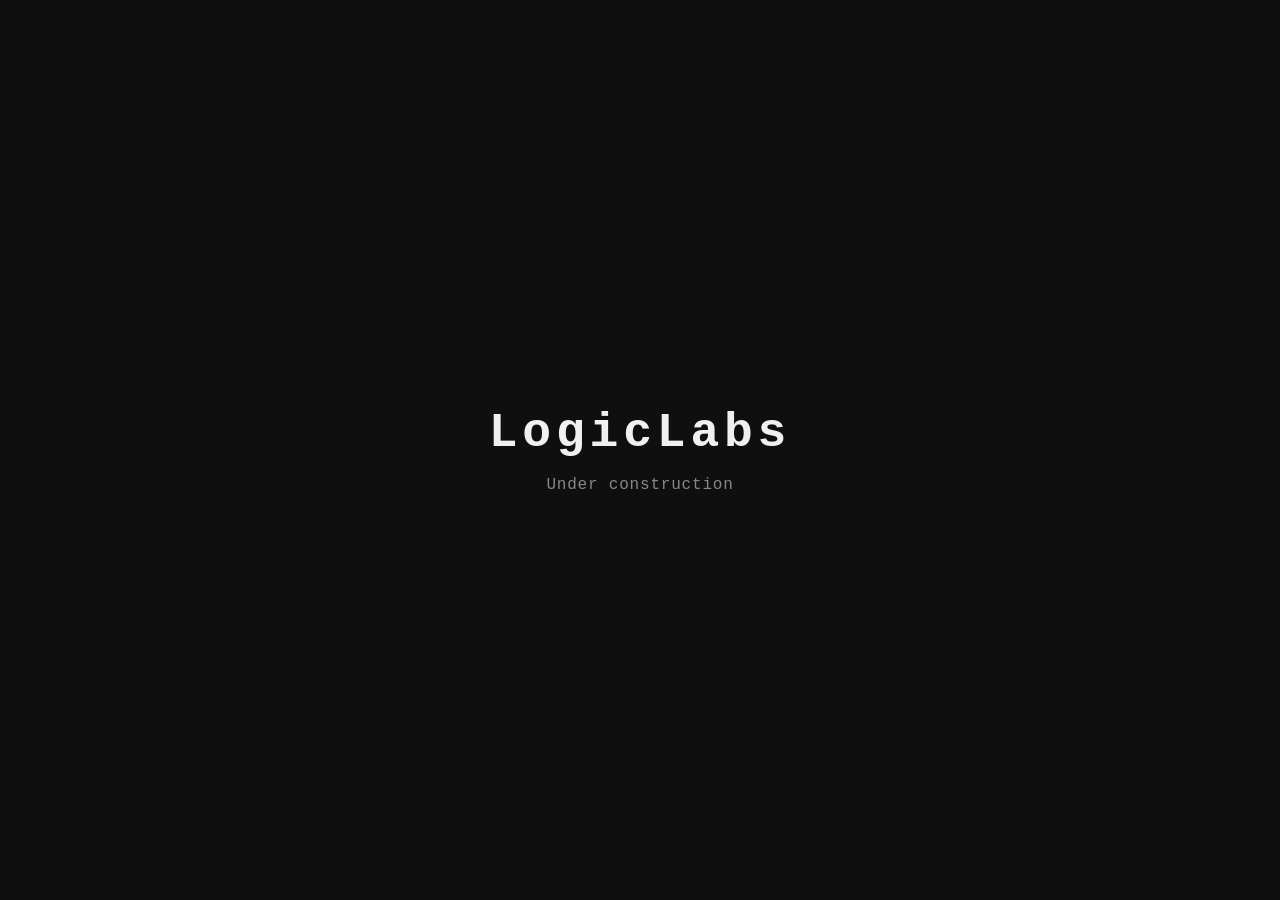
==== index.html @ 476fbc6a "Add under construction landing page" ====
<!DOCTYPE html>
<html lang="en">
<head>
  <meta charset="UTF-8">
  <meta name="viewport" content="width=device-width, initial-scale=1.0">
  <title>LogicLabs</title>
  <style>
    * { margin: 0; padding: 0; box-sizing: border-box; }
    body {
      min-height: 100vh;
      display: flex;
      flex-direction: column;
      align-items: center;
      justify-content: center;
      background: #0f0f0f;
      color: #f0f0f0;
      font-family: 'Courier New', monospace;
    }
    h1 {
      font-size: 3rem;
      letter-spacing: 0.1em;
      margin-bottom: 1rem;
    }
    p {
      font-size: 1rem;
      color: #888;
      letter-spacing: 0.05em;
    }
  </style>
</head>
<body>
  <h1>LogicLabs</h1>
  <p>Under construction</p>
</body>
</html>
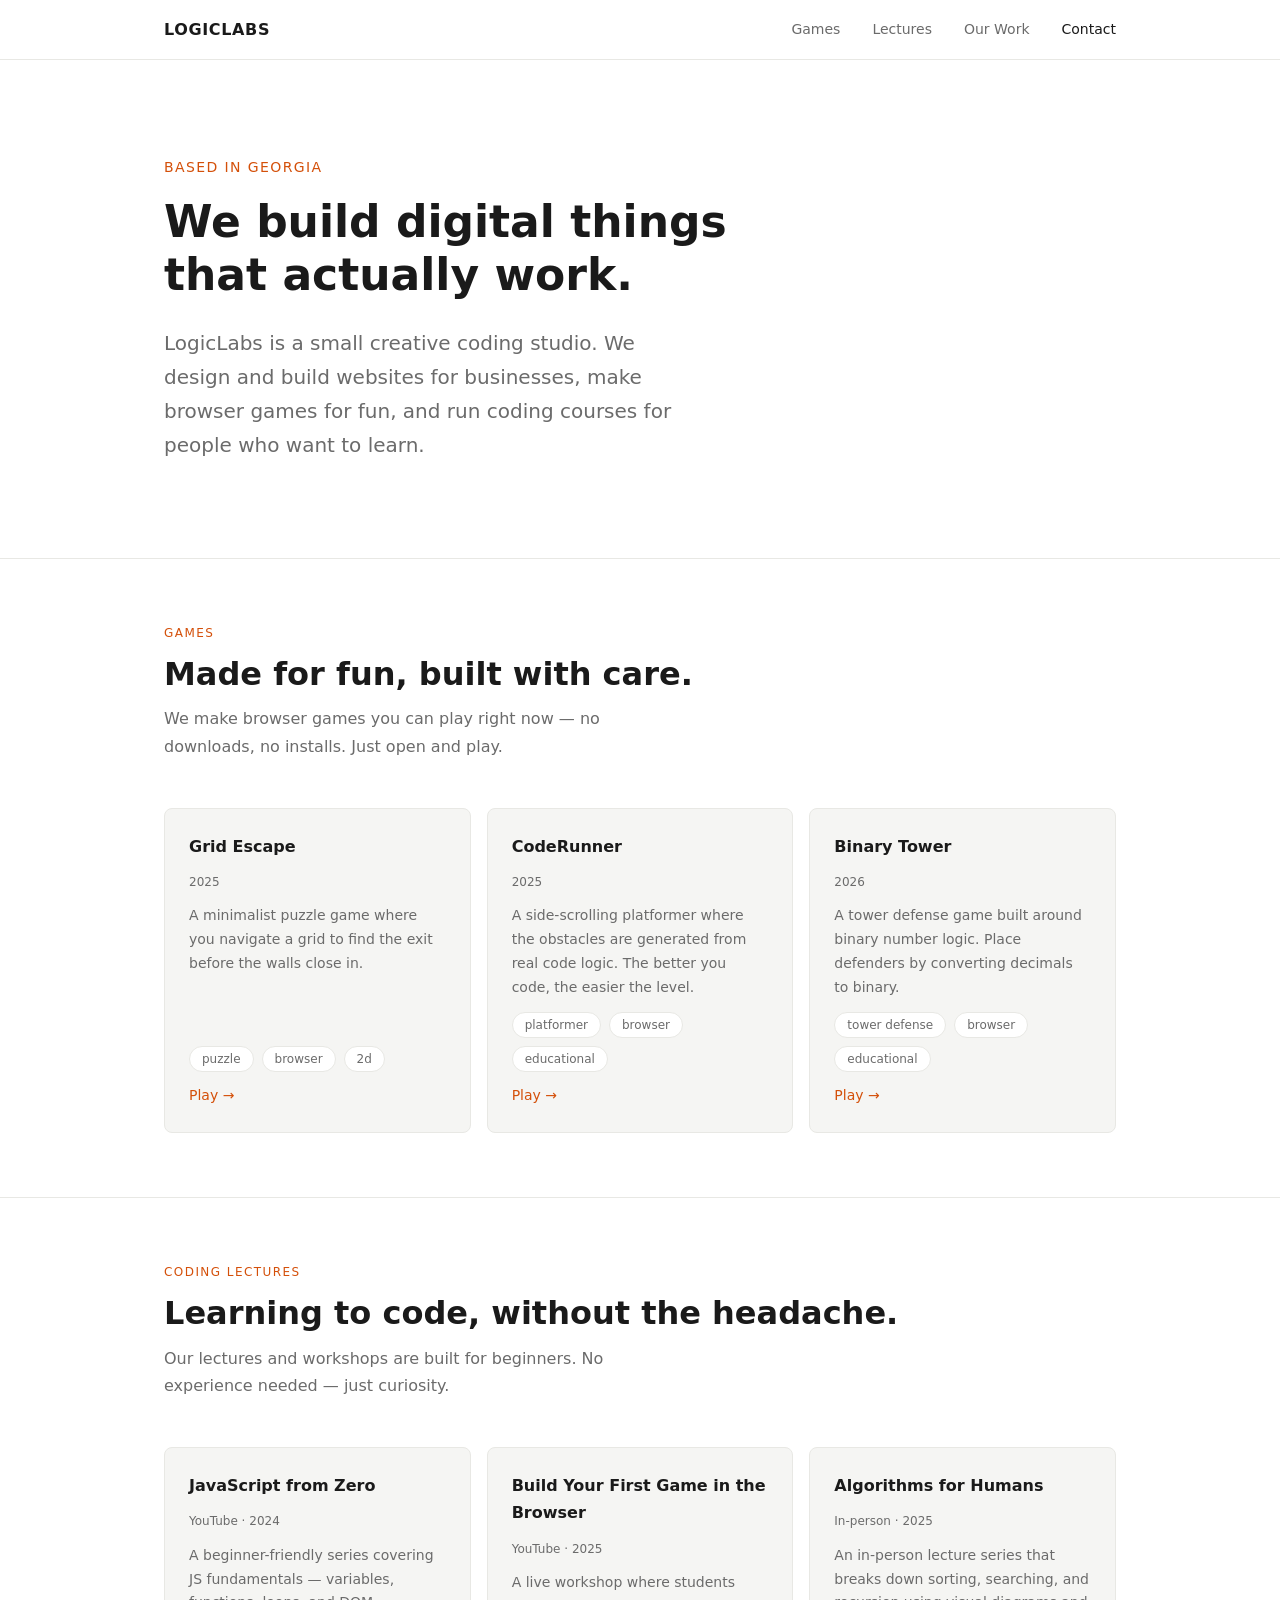
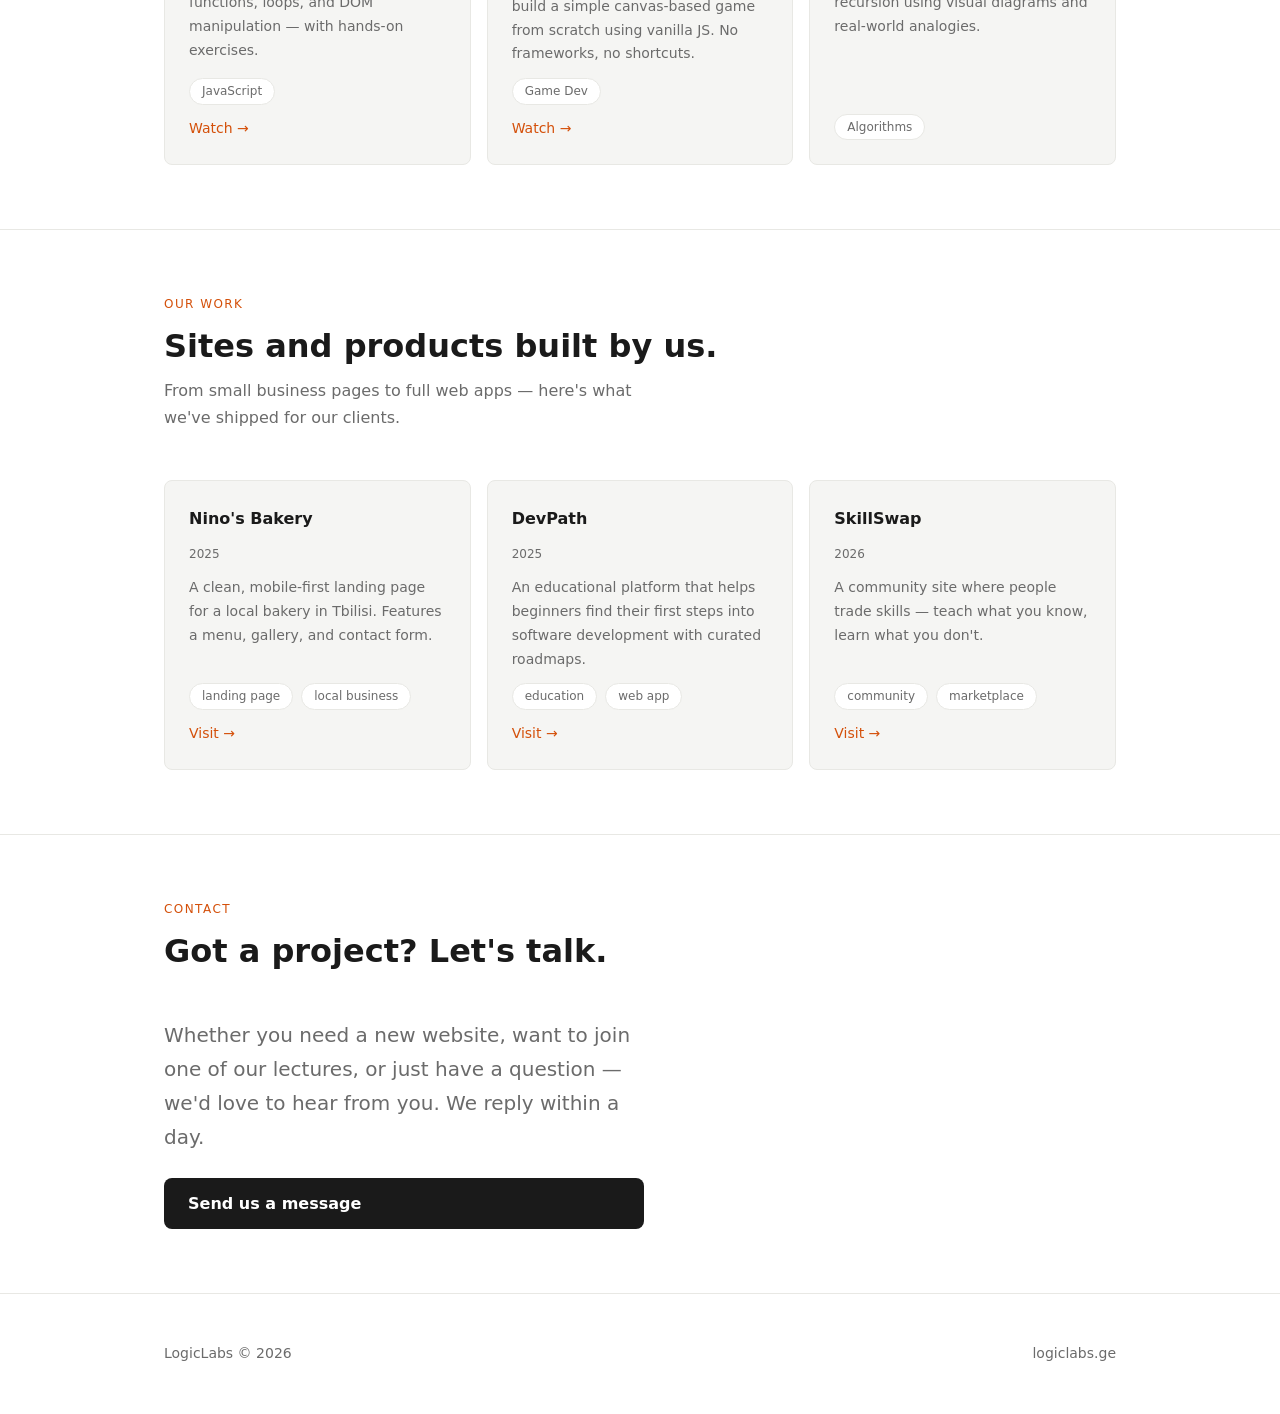
==== commit f0b66011: "Build LogicLabs site with light theme, data-driven content, and mobile UX" ====
--- a/index.html
+++ b/index.html
@@ -3,33 +3,99 @@
 <head>
   <meta charset="UTF-8">
   <meta name="viewport" content="width=device-width, initial-scale=1.0">
-  <title>LogicLabs</title>
-  <style>
-    * { margin: 0; padding: 0; box-sizing: border-box; }
-    body {
-      min-height: 100vh;
-      display: flex;
-      flex-direction: column;
-      align-items: center;
-      justify-content: center;
-      background: #0f0f0f;
-      color: #f0f0f0;
-      font-family: 'Courier New', monospace;
-    }
-    h1 {
-      font-size: 3rem;
-      letter-spacing: 0.1em;
-      margin-bottom: 1rem;
-    }
-    p {
-      font-size: 1rem;
-      color: #888;
-      letter-spacing: 0.05em;
-    }
-  </style>
+  <title>LogicLabs — We build, teach, and play.</title>
+  <meta name="description" content="LogicLabs is a Georgian coding studio. We build websites, create games, and teach people how to code.">
+  <link rel="stylesheet" href="css/style.css">
 </head>
 <body>
-  <h1>LogicLabs</h1>
-  <p>Under construction</p>
+
+  <header>
+    <div class="container">
+      <span class="logo">LogicLabs</span>
+      <button class="nav-toggle" aria-label="Toggle menu" aria-expanded="false">
+        <span></span><span></span><span></span>
+      </button>
+      <nav id="main-nav">
+        <a href="#games">Games</a>
+        <a href="#lectures">Lectures</a>
+        <a href="#work">Our Work</a>
+        <a href="#contact">Contact</a>
+      </nav>
+    </div>
+  </header>
+
+  <main>
+
+    <section class="hero">
+      <div class="container">
+        <div class="hero-label">Based in Georgia</div>
+        <h1>We build digital things that actually work.</h1>
+        <p>LogicLabs is a small creative coding studio. We design and build websites for businesses, make browser games for fun, and run coding courses for people who want to learn.</p>
+      </div>
+    </section>
+
+    <section id="games">
+      <div class="container">
+        <div class="section-header">
+          <div class="section-label">Games</div>
+          <h2>Made for fun, built with care.</h2>
+          <p>We make browser games you can play right now — no downloads, no installs. Just open and play.</p>
+        </div>
+        <div class="grid" id="games-grid"></div>
+      </div>
+    </section>
+
+    <section id="lectures">
+      <div class="container">
+        <div class="section-header">
+          <div class="section-label">Coding Lectures</div>
+          <h2>Learning to code, without the headache.</h2>
+          <p>Our lectures and workshops are built for beginners. No experience needed — just curiosity.</p>
+        </div>
+        <div class="grid" id="lectures-grid"></div>
+      </div>
+    </section>
+
+    <section id="work">
+      <div class="container">
+        <div class="section-header">
+          <div class="section-label">Our Work</div>
+          <h2>Sites and products built by us.</h2>
+          <p>From small business pages to full web apps — here's what we've shipped for our clients.</p>
+        </div>
+        <div class="grid" id="sites-grid"></div>
+      </div>
+    </section>
+
+    <section id="contact">
+      <div class="container">
+        <div class="section-header">
+          <div class="section-label">Contact</div>
+          <h2>Got a project? Let's talk.</h2>
+        </div>
+        <div class="contact-block">
+          <p>Whether you need a new website, want to join one of our lectures, or just have a question — we'd love to hear from you. We reply within a day.</p>
+          <a class="contact-link" href="mailto:hello@logiclabs.ge">Send us a message</a>
+        </div>
+      </div>
+    </section>
+
+  </main>
+
+  <footer>
+    <div class="container">
+      <p>LogicLabs © <span id="year"></span></p>
+      <p>logiclabs.ge</p>
+    </div>
+  </footer>
+
+  <button class="back-to-top" id="back-to-top" aria-label="Back to top">↑</button>
+
+  <script src="data/games.js"></script>
+  <script src="data/lectures.js"></script>
+  <script src="data/sites.js"></script>
+  <script src="js/main.js"></script>
+  <script>document.getElementById("year").textContent = new Date().getFullYear();</script>
+
 </body>
 </html>
--- a/css/style.css
+++ b/css/style.css
@@ -0,0 +1,362 @@
+@import "../data/tokens.css";
+
+* {
+  margin: 0;
+  padding: 0;
+  box-sizing: border-box;
+}
+
+html {
+  scroll-behavior: smooth;
+}
+
+body {
+  background: var(--color-bg);
+  color: var(--color-text);
+  font-family: var(--font-sans);
+  font-size: var(--text-base);
+  line-height: var(--leading-normal);
+}
+
+a {
+  color: var(--color-accent);
+  text-decoration: none;
+  transition: color var(--transition);
+}
+
+a:hover {
+  color: var(--color-accent-hover);
+}
+
+.container {
+  max-width: var(--max-width);
+  margin: 0 auto;
+  padding: 0 var(--space-6);
+}
+
+/* ── Header ── */
+
+header {
+  border-bottom: 1px solid var(--color-border);
+  padding: var(--space-4) 0;
+  position: sticky;
+  top: 0;
+  background: var(--color-bg);
+  z-index: 100;
+}
+
+header .container {
+  display: flex;
+  align-items: center;
+  justify-content: space-between;
+}
+
+.logo {
+  font-family: var(--font-sans);
+  font-size: var(--text-base);
+  font-weight: var(--weight-bold);
+  color: var(--color-text);
+  letter-spacing: 0.04em;
+  text-transform: uppercase;
+}
+
+/* ── Nav ── */
+
+nav {
+  display: flex;
+  gap: var(--space-8);
+}
+
+nav a {
+  color: var(--color-text-muted);
+  font-size: var(--text-sm);
+  font-weight: var(--weight-medium);
+  transition: color var(--transition);
+}
+
+nav a:hover,
+nav a.active {
+  color: var(--color-text);
+}
+
+/* ── Hamburger ── */
+
+.nav-toggle {
+  display: none;
+  flex-direction: column;
+  justify-content: center;
+  gap: 5px;
+  background: none;
+  border: none;
+  cursor: pointer;
+  padding: var(--space-2);
+}
+
+.nav-toggle span {
+  display: block;
+  width: 22px;
+  height: 2px;
+  background: var(--color-text);
+  transition: transform var(--transition), opacity var(--transition);
+}
+
+.nav-toggle.open span:nth-child(1) { transform: translateY(7px) rotate(45deg); }
+.nav-toggle.open span:nth-child(2) { opacity: 0; }
+.nav-toggle.open span:nth-child(3) { transform: translateY(-7px) rotate(-45deg); }
+
+@media (max-width: 599px) {
+  .nav-toggle {
+    display: flex;
+  }
+
+  nav {
+    display: none;
+    position: absolute;
+    top: 100%;
+    left: 0;
+    right: 0;
+    background: var(--color-bg);
+    border-bottom: 1px solid var(--color-border);
+    flex-direction: column;
+    gap: 0;
+    padding: var(--space-2) 0;
+  }
+
+  nav.open {
+    display: flex;
+  }
+
+  nav a {
+    padding: var(--space-3) var(--space-6);
+    font-size: var(--text-base);
+  }
+}
+
+/* ── Hero ── */
+
+.hero {
+  padding: var(--space-24) 0;
+  border-bottom: 1px solid var(--color-border);
+}
+
+.hero-label {
+  font-size: var(--text-sm);
+  font-weight: var(--weight-medium);
+  color: var(--color-accent);
+  text-transform: uppercase;
+  letter-spacing: 0.1em;
+  margin-bottom: var(--space-4);
+}
+
+.hero h1 {
+  font-size: var(--text-3xl);
+  font-weight: var(--weight-bold);
+  line-height: var(--leading-tight);
+  margin-bottom: var(--space-6);
+  max-width: 620px;
+}
+
+.hero p {
+  color: var(--color-text-muted);
+  font-size: var(--text-lg);
+  max-width: 520px;
+  line-height: var(--leading-normal);
+}
+
+/* ── Sections ── */
+
+section {
+  padding: var(--space-16) 0;
+  border-bottom: 1px solid var(--color-border);
+}
+
+.section-header {
+  margin-bottom: var(--space-12);
+}
+
+.section-label {
+  font-size: var(--text-xs);
+  font-weight: var(--weight-medium);
+  color: var(--color-accent);
+  text-transform: uppercase;
+  letter-spacing: 0.12em;
+  margin-bottom: var(--space-3);
+}
+
+.section-header h2 {
+  font-size: var(--text-2xl);
+  font-weight: var(--weight-bold);
+  line-height: var(--leading-tight);
+  margin-bottom: var(--space-3);
+}
+
+.section-header p {
+  color: var(--color-text-muted);
+  font-size: var(--text-base);
+  max-width: 480px;
+}
+
+/* ── Grid ── */
+
+.grid {
+  display: grid;
+  grid-template-columns: 1fr;
+  gap: var(--space-4);
+}
+
+@media (min-width: 600px) {
+  .grid {
+    grid-template-columns: repeat(2, 1fr);
+  }
+}
+
+@media (min-width: 900px) {
+  .grid {
+    grid-template-columns: repeat(3, 1fr);
+  }
+}
+
+/* ── Card ── */
+
+.card {
+  background: var(--color-surface);
+  border: 1px solid var(--color-border);
+  border-radius: var(--radius);
+  padding: var(--space-6);
+  display: flex;
+  flex-direction: column;
+  gap: var(--space-3);
+  transition: border-color var(--transition);
+}
+
+.card:hover {
+  border-color: #ccc;
+}
+
+.card-title {
+  font-size: var(--text-base);
+  font-weight: var(--weight-bold);
+  color: var(--color-text);
+}
+
+.card-meta {
+  font-size: var(--text-xs);
+  color: var(--color-text-muted);
+}
+
+.card-desc {
+  font-size: var(--text-sm);
+  color: var(--color-text-muted);
+  line-height: var(--leading-normal);
+  flex: 1;
+}
+
+.tags {
+  display: flex;
+  flex-wrap: wrap;
+  gap: var(--space-2);
+}
+
+.tag {
+  font-size: var(--text-xs);
+  color: var(--color-text-muted);
+  background: var(--color-bg);
+  border: 1px solid var(--color-border);
+  border-radius: 100px;
+  padding: 2px var(--space-3);
+}
+
+.card-link {
+  font-size: var(--text-sm);
+  font-weight: var(--weight-medium);
+  color: var(--color-accent);
+}
+
+.card-link:hover {
+  color: var(--color-accent-hover);
+}
+
+/* ── Empty state ── */
+
+.empty-state {
+  color: var(--color-text-muted);
+  font-size: var(--text-sm);
+}
+
+/* ── Contact ── */
+
+.contact-block {
+  display: flex;
+  flex-direction: column;
+  gap: var(--space-6);
+  max-width: 480px;
+}
+
+.contact-block p {
+  color: var(--color-text-muted);
+  font-size: var(--text-lg);
+  line-height: var(--leading-normal);
+}
+
+.contact-link {
+  display: inline-block;
+  font-size: var(--text-base);
+  font-weight: var(--weight-bold);
+  color: var(--color-bg);
+  background: var(--color-text);
+  padding: var(--space-3) var(--space-6);
+  border-radius: var(--radius);
+  transition: background var(--transition);
+}
+
+.contact-link:hover {
+  background: var(--color-accent);
+  color: var(--color-bg);
+}
+
+/* ── Back to top ── */
+
+.back-to-top {
+  position: fixed;
+  bottom: var(--space-6);
+  right: var(--space-6);
+  background: var(--color-text);
+  color: var(--color-bg);
+  border: none;
+  border-radius: var(--radius);
+  width: 40px;
+  height: 40px;
+  font-size: var(--text-base);
+  cursor: pointer;
+  opacity: 0;
+  pointer-events: none;
+  transition: opacity var(--transition), background var(--transition);
+}
+
+.back-to-top.visible {
+  opacity: 1;
+  pointer-events: auto;
+}
+
+.back-to-top:hover {
+  background: var(--color-accent);
+}
+
+/* ── Footer ── */
+
+footer {
+  padding: var(--space-12) 0;
+}
+
+footer .container {
+  display: flex;
+  align-items: center;
+  justify-content: space-between;
+  flex-wrap: wrap;
+  gap: var(--space-4);
+}
+
+footer p {
+  font-size: var(--text-sm);
+  color: var(--color-text-muted);
+}
